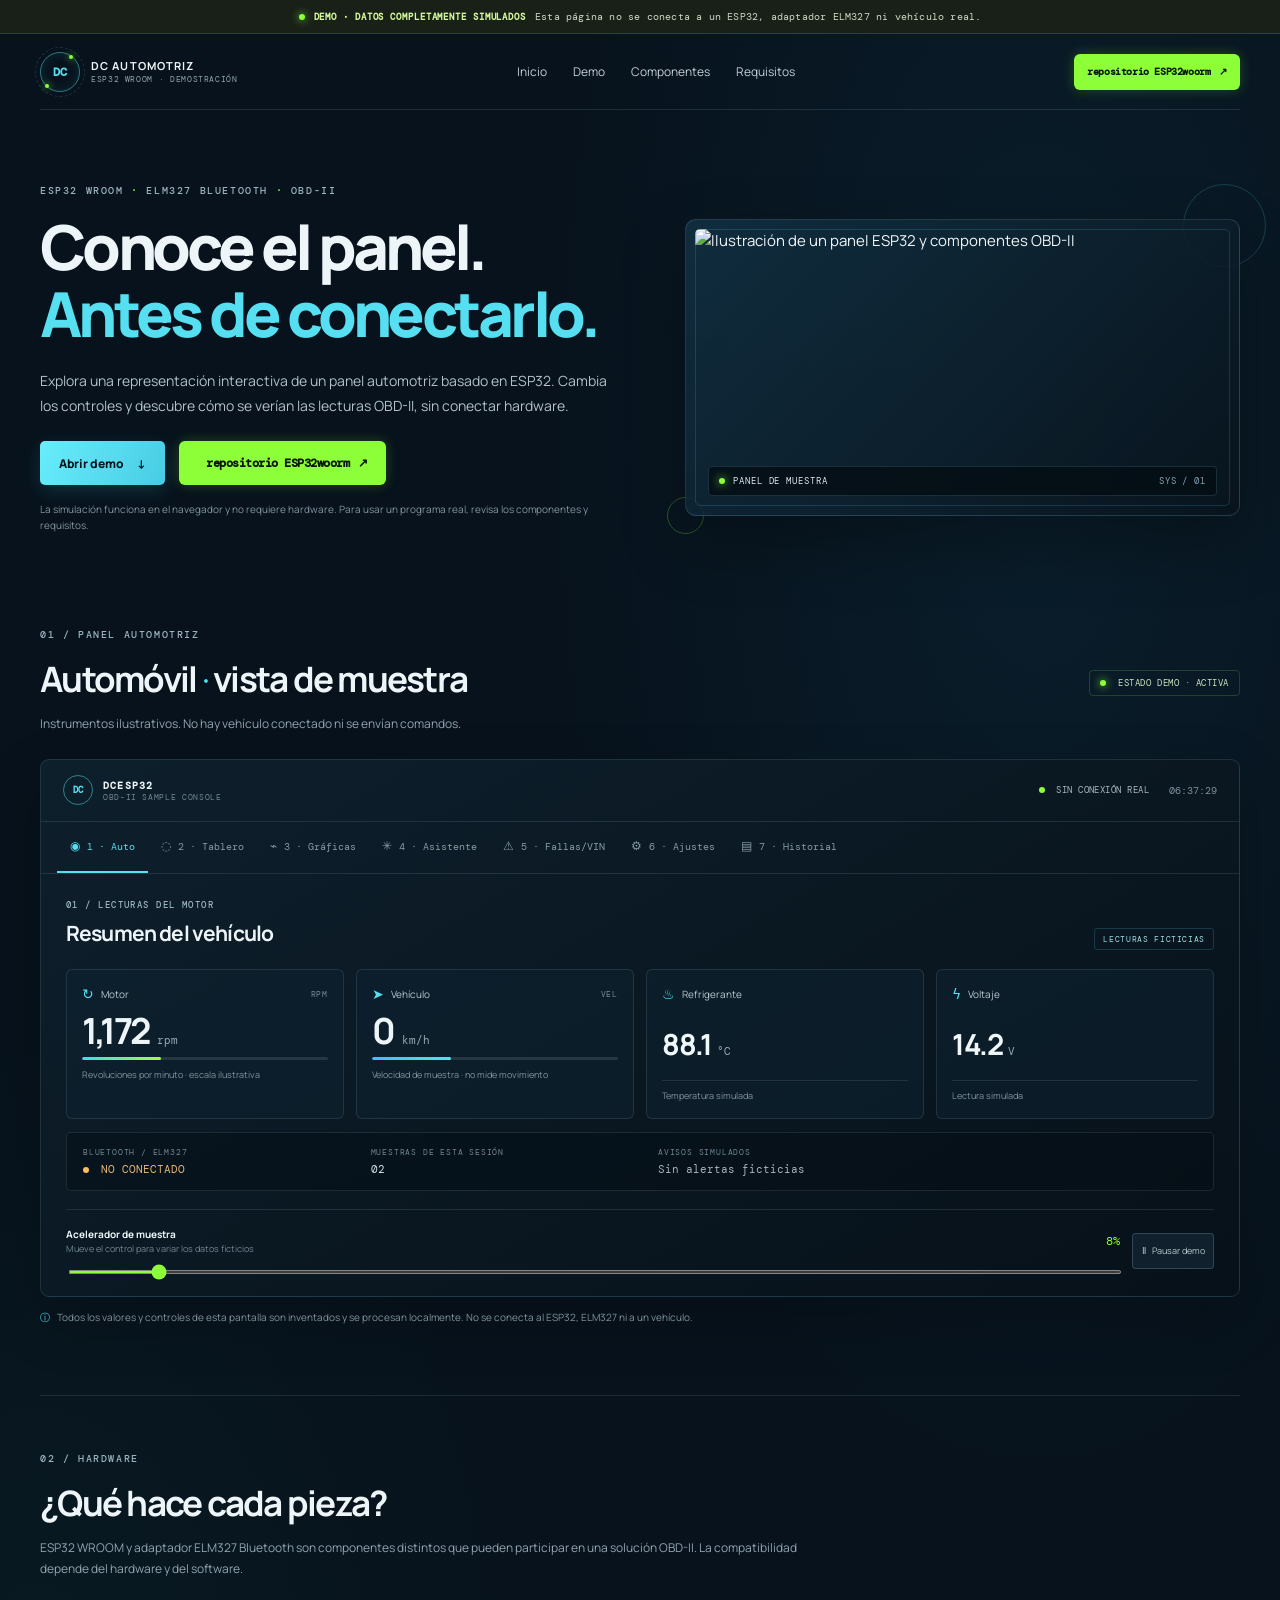
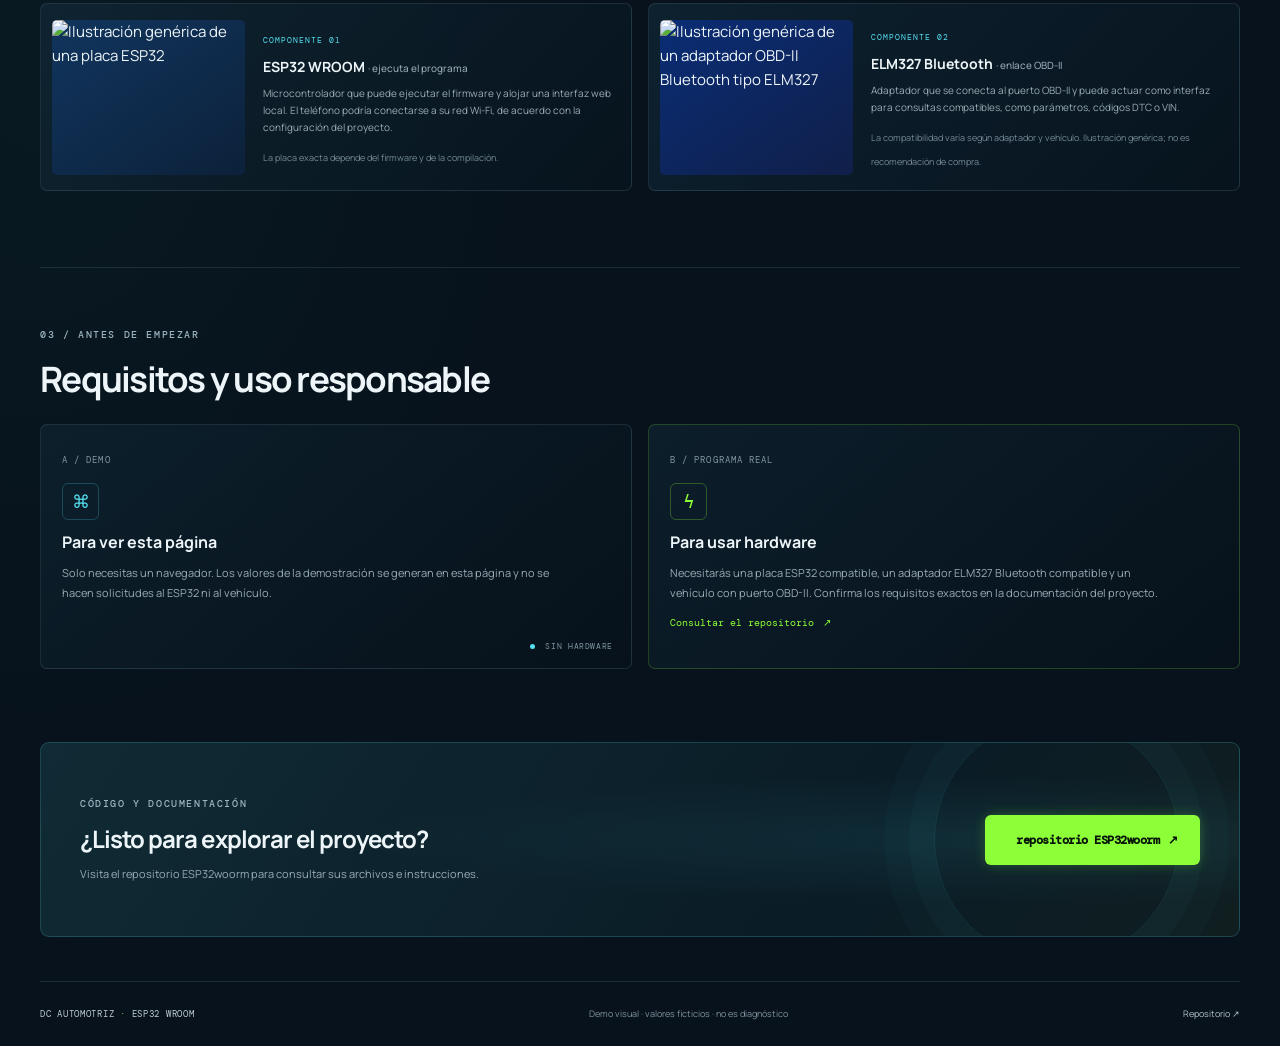
==== index-listo-para-subir.html @ 44217ca7 "Add files via upload" ====
<!doctype html>
<html lang="es">
  <head>
    <meta charset="utf-8" />
    <meta name="viewport" content="width=device-width, initial-scale=1" />
    <meta name="theme-color" content="#07121c" />
    <meta
      name="description"
      content="Conoce el proyecto ESP32 WROOM y explora una demostración OBD-II con datos completamente simulados."
    />
    <title>ESP32 WROOM · Panel OBD-II de muestra</title>
    <link
      rel="icon"
      type="image/webp"
      href="https://dcg0.github.io/El-laboratorio/dcesp32-logo.webp"
    />
    <link rel="preconnect" href="https://dcg0.github.io" crossorigin />
    <style>
@import url("https://fonts.googleapis.com/css2?family=DM+Mono:wght@400;500&family=Manrope:wght@400;500;600;700;800&display=swap");
:root {
  --bg: #07121c;
  --bg2: #0a1823;
  --panel: #0d1d29;
  --panel2: #10232f;
  --line: rgba(170, 205, 224, 0.13);
  --text: #edf5f8;
  --muted: #91a5b1;
  --cyan: #55dff0;
  --green: #8cff38;
  --green-deep: #247c2f;
  --amber: #ffc56d;
  --mono: "DM Mono", monospace;
  --sans: "Manrope", Arial, sans-serif;
  --page: min(1200px, calc(100% - 56px));
}
* {
  box-sizing: border-box;
}
html {
  scroll-behavior: smooth;
  scroll-padding-top: 94px;
}
body {
  margin: 0;
  color: var(--text);
  font-family: var(--sans);
  background:
    radial-gradient(
      ellipse at 81% 17%,
      rgba(21, 78, 104, 0.2),
      transparent 34%
    ),
    radial-gradient(ellipse at 3% 63%, rgba(18, 91, 84, 0.1), transparent 28%),
    var(--bg);
  font-size: 15px;
  line-height: 1.6;
}
a {
  color: inherit;
  text-decoration: none;
}
button,
input {
  font: inherit;
}
.notice-bar {
  min-height: 34px;
  padding: 6px 20px;
  display: flex;
  align-items: center;
  justify-content: center;
  gap: 9px;
  background: #182018;
  border-bottom: 1px solid rgba(140, 255, 56, 0.17);
  color: #d2d9c7;
  text-align: center;
  font: 10px var(--mono);
  letter-spacing: 0.02em;
}
.notice-bar strong {
  color: #d3f59a;
  font-size: 9px;
  letter-spacing: 0.1em;
}
.notice-dot,
.live-dot,
.demo-status i,
.dash-live span,
.footer-brand span {
  color: var(--green);
}
.notice-dot {
  width: 6px;
  height: 6px;
  border-radius: 50%;
  background: var(--green);
  box-shadow: 0 0 9px var(--green);
}
.site-header {
  width: var(--page);
  margin: auto;
  min-height: 76px;
  display: flex;
  align-items: center;
  justify-content: space-between;
  gap: 24px;
  border-bottom: 1px solid var(--line);
}
.brand {
  display: flex;
  align-items: center;
  gap: 11px;
}
.brand-mark {
  width: 40px;
  height: 40px;
  display: grid;
  place-items: center;
  position: relative;
  border: 1px solid rgba(85, 223, 240, 0.5);
  border-radius: 50%;
  color: var(--cyan);
  font: 700 12px var(--mono);
  box-shadow: inset 0 0 13px rgba(85, 223, 240, 0.1);
}
.brand-mark:before,
.brand-mark:after {
  content: "";
  position: absolute;
  background: var(--green);
  width: 4px;
  height: 4px;
  border-radius: 50%;
  box-shadow: 0 0 7px var(--green);
}
.brand-mark:before {
  top: 2px;
  right: 6px;
}
.brand-mark:after {
  bottom: 3px;
  left: 4px;
}
.brand-mark i {
  position: absolute;
  width: 50px;
  height: 50px;
  border: 1px dashed rgba(85, 223, 240, 0.18);
  border-radius: 50%;
}
.brand-copy {
  display: grid;
  line-height: 1.35;
}
.brand-copy strong {
  font-size: 11px;
  letter-spacing: 0.1em;
}
.brand-copy small {
  font: 8px var(--mono);
  letter-spacing: 0.08em;
  color: var(--muted);
}
.main-nav {
  display: flex;
  align-items: center;
  gap: 26px;
  color: #c1d0d7;
  font-size: 12px;
}
.main-nav a {
  transition: color 0.2s;
}
.main-nav a:hover {
  color: var(--cyan);
}
.repo-button {
  min-height: 44px;
  padding: 0 17px;
  display: inline-flex;
  align-items: center;
  justify-content: center;
  gap: 9px;
  border: 1px solid rgba(140, 255, 56, 0.72);
  border-radius: 6px;
  color: #071409;
  background: var(--green);
  font: 700 12px var(--mono);
  letter-spacing: -0.04em;
  box-shadow: 0 0 13px rgba(140, 255, 56, 0.22);
  animation: green-blink 1.35s ease-in-out infinite;
  transition:
    transform 0.18s,
    box-shadow 0.18s;
}
.repo-button:hover {
  transform: translateY(-2px);
  box-shadow: 0 0 25px rgba(140, 255, 56, 0.48);
}
.repo-button:focus-visible,
.button:focus-visible,
.main-nav a:focus-visible,
.text-link:focus-visible,
button:focus-visible {
  outline: 2px solid var(--cyan);
  outline-offset: 4px;
}
.repo-button--header {
  min-height: 36px;
  padding-inline: 12px;
  font-size: 10px;
  white-space: nowrap;
}
@keyframes green-blink {
  0%,
  100% {
    background: #8cff38;
    color: #071409;
    box-shadow: 0 0 7px rgba(140, 255, 56, 0.28);
  }
  50% {
    background: #43ce49;
    color: #031008;
    box-shadow: 0 0 20px rgba(140, 255, 56, 0.7);
  }
}
.section-wrap {
  width: var(--page);
  margin-left: auto;
  margin-right: auto;
}
.hero {
  min-height: 470px;
  padding: 74px 0 66px;
  display: grid;
  grid-template-columns: 1.03fr 0.97fr;
  gap: 56px;
  align-items: center;
}
.eyebrow {
  margin: 0 0 17px;
  color: #9cb4c0;
  font: 500 10px var(--mono);
  letter-spacing: 0.16em;
}
.eyebrow span {
  color: var(--green);
}
h1,
h2,
h3,
p {
  margin-top: 0;
}
.hero h1 {
  max-width: 630px;
  margin: 0 0 20px;
  font-size: clamp(39px, 5vw, 62px);
  font-weight: 800;
  line-height: 1.08;
  letter-spacing: -0.06em;
}
.hero h1 em {
  font-style: normal;
  color: var(--cyan);
}
.hero-description {
  max-width: 570px;
  margin-bottom: 23px;
  color: #b1c1c9;
  font-size: 14px;
  line-height: 1.8;
}
.hero-actions {
  display: flex;
  align-items: center;
  gap: 14px;
  flex-wrap: wrap;
}
.button {
  min-height: 44px;
  padding: 0 19px;
  display: inline-flex;
  align-items: center;
  justify-content: center;
  gap: 13px;
  border-radius: 5px;
  font-size: 12px;
  font-weight: 800;
  transition: transform 0.2s;
}
.button:hover {
  transform: translateY(-2px);
}
.button-primary {
  background: linear-gradient(115deg, #68edfc, #47cce4);
  color: #04121a;
  box-shadow: 0 6px 20px rgba(77, 220, 237, 0.15);
}
.hero-caption {
  max-width: 560px;
  margin: 16px 0 17px;
  color: #8296a2;
  font-size: 10px;
  line-height: 1.6;
}
.hero-visual {
  position: relative;
  min-width: 0;
}
.visual-frame {
  position: relative;
  z-index: 1;
  padding: 9px;
  overflow: hidden;
  border: 1px solid rgba(108, 155, 177, 0.24);
  border-radius: 11px;
  background: linear-gradient(
    135deg,
    rgba(18, 50, 69, 0.8),
    rgba(9, 20, 29, 0.93)
  );
  box-shadow: 0 26px 65px rgba(0, 0, 0, 0.3);
}
.visual-frame:after {
  content: "";
  position: absolute;
  inset: 9px;
  border: 1px solid rgba(86, 211, 240, 0.17);
  border-radius: 5px;
  pointer-events: none;
}
.visual-frame img {
  width: 100%;
  height: 277px;
  display: block;
  object-fit: cover;
  border-radius: 5px;
  filter: saturate(0.94);
}
.visual-overlay {
  position: absolute;
  z-index: 2;
  left: 22px;
  right: 22px;
  bottom: 19px;
  padding: 8px 10px;
  display: flex;
  align-items: center;
  gap: 8px;
  background: rgba(4, 13, 19, 0.8);
  border: 1px solid rgba(115, 183, 207, 0.19);
  border-radius: 4px;
  color: #dceaf0;
  font: 9px var(--mono);
  letter-spacing: 0.1em;
  backdrop-filter: blur(8px);
}
.live-dot {
  width: 6px;
  height: 6px;
  border-radius: 50%;
  background: var(--green);
  box-shadow: 0 0 10px var(--green);
}
.visual-code {
  margin-left: auto;
  color: #85a3b2;
}
.hero-orbit {
  position: absolute;
  border: 1px solid rgba(85, 223, 240, 0.2);
  border-radius: 50%;
  pointer-events: none;
}
.orbit-one {
  width: 83px;
  height: 83px;
  top: -35px;
  right: -26px;
}
.orbit-two {
  width: 37px;
  height: 37px;
  bottom: -18px;
  left: -18px;
  border-color: rgba(140, 255, 56, 0.28);
}
.section-heading {
  display: flex;
  align-items: flex-end;
  justify-content: space-between;
  gap: 22px;
}
.section-heading h2 {
  margin: 0;
  font-size: clamp(25px, 3.5vw, 35px);
  letter-spacing: -0.05em;
  line-height: 1.2;
}
.section-heading h2 span {
  color: var(--cyan);
  font-weight: 400;
}
.demo-section {
  padding: 12px 0 70px;
}
.section-lead {
  max-width: 800px;
  margin: 14px 0 24px;
  color: var(--muted);
  font-size: 12px;
  line-height: 1.7;
}
.demo-status {
  margin-bottom: 4px;
  padding: 6px 10px;
  border: 1px solid rgba(140, 255, 56, 0.18);
  border-radius: 4px;
  color: #cce3be;
  font: 9px var(--mono);
  letter-spacing: 0.06em;
  white-space: nowrap;
}
.demo-status i {
  display: inline-block;
  width: 6px;
  height: 6px;
  margin-right: 7px;
  border-radius: 50%;
  background: var(--green);
  box-shadow: 0 0 8px var(--green);
}
.dashboard-shell {
  overflow: hidden;
  border: 1px solid rgba(130, 179, 200, 0.19);
  border-radius: 9px;
  background: linear-gradient(
    150deg,
    rgba(14, 32, 45, 0.98),
    rgba(7, 17, 25, 0.98)
  );
  box-shadow: 0 22px 60px rgba(0, 0, 0, 0.2);
}
.dashboard-topline {
  min-height: 62px;
  padding: 0 22px;
  display: flex;
  align-items: center;
  gap: 20px;
  border-bottom: 1px solid var(--line);
}
.dash-brand {
  display: flex;
  align-items: center;
  gap: 10px;
}
.mini-mark {
  width: 30px;
  height: 30px;
  display: grid;
  place-items: center;
  border: 1px solid rgba(85, 223, 240, 0.5);
  border-radius: 50%;
  color: var(--cyan);
  font: 700 9px var(--mono);
}
.dash-brand > span + span {
  display: grid;
  line-height: 1.25;
}
.dash-brand strong {
  font: 700 10px var(--mono);
  letter-spacing: 0.12em;
}
.dash-brand small {
  font: 8px var(--mono);
  color: #718894;
  letter-spacing: 0.08em;
}
.dash-live {
  margin-left: auto;
  color: #a6b7be;
  font: 9px var(--mono);
  letter-spacing: 0.05em;
}
.dash-live span {
  width: 6px;
  height: 6px;
  margin-right: 6px;
  display: inline-block;
  border-radius: 50%;
  background: var(--green);
}
.dash-clock {
  color: #7e939f;
  font: 10px var(--mono);
}
.tab-list {
  padding: 0 16px;
  display: flex;
  align-items: stretch;
  overflow-x: auto;
  border-bottom: 1px solid var(--line);
  scrollbar-width: thin;
  scrollbar-color: #284353 transparent;
}
.tab-button {
  min-height: 51px;
  padding: 0 13px;
  display: flex;
  align-items: center;
  gap: 7px;
  flex: 0 0 auto;
  border: 0;
  border-bottom: 2px solid transparent;
  background: transparent;
  color: #879ba6;
  cursor: pointer;
  font: 12px var(--mono);
  transition:
    color 0.2s,
    border-color 0.2s;
}
.tab-button span {
  font-size: 10px;
}
.tab-button:hover,
.tab-button.is-active {
  color: var(--cyan);
}
.tab-button.is-active {
  border-bottom-color: var(--cyan);
}
.dash-content {
  padding: 25px 25px 20px;
}
.panel-heading {
  margin-bottom: 19px;
  display: flex;
  align-items: flex-end;
  justify-content: space-between;
  gap: 14px;
}
.panel-heading .eyebrow {
  margin-bottom: 6px;
  font-size: 9px;
}
.panel-heading h3 {
  margin: 0;
  font-size: 21px;
  letter-spacing: -0.04em;
}
.sample-tag {
  padding: 5px 8px;
  border: 1px solid rgba(85, 223, 240, 0.18);
  border-radius: 3px;
  color: #9ddde5;
  font: 8px var(--mono);
  letter-spacing: 0.08em;
  white-space: nowrap;
}
.metric-grid {
  display: grid;
  grid-template-columns: 1fr 1fr 1fr 1fr;
  gap: 12px;
}
.metric-card {
  min-height: 145px;
  padding: 15px;
  border: 1px solid var(--line);
  border-radius: 6px;
  background: rgba(14, 34, 47, 0.67);
}
.metric-primary {
  grid-column: span 1;
}
.metric-label {
  display: flex;
  align-items: center;
  gap: 7px;
  color: #b7c8cf;
  font-size: 10px;
}
.metric-icon {
  color: var(--cyan);
  font: 14px var(--mono);
}
.metric-unit {
  margin-left: auto;
  color: #758c97;
  font: 8px var(--mono);
  letter-spacing: 0.1em;
}
.metric-value {
  margin: 10px 0 8px;
  display: flex;
  align-items: baseline;
  gap: 8px;
}
.metric-value span {
  font-size: 36px;
  font-weight: 700;
  line-height: 1;
  letter-spacing: -0.06em;
}
.metric-value small,
.compact-value small {
  color: #95aab4;
  font: 11px var(--mono);
}
.meter {
  height: 3px;
  overflow: hidden;
  border-radius: 3px;
  background: #243742;
}
.meter i {
  width: 32%;
  height: 100%;
  display: block;
  border-radius: inherit;
  background: linear-gradient(90deg, #41dceb, #9dff40);
  transition: width 0.25s;
}
.meter-cyan i {
  background: linear-gradient(90deg, #43bdfa, #50e5e6);
}
.metric-card p {
  margin: 8px 0 0;
  color: #7f949e;
  font-size: 9px;
}
.compact-value {
  margin: 18px 0 12px;
  display: flex;
  align-items: baseline;
  gap: 6px;
}
.compact-value span {
  color: #f0f7f8;
  font-size: 29px;
  font-weight: 700;
  letter-spacing: -0.05em;
}
.metric-foot {
  padding-top: 8px;
  border-top: 1px solid var(--line);
}
.dash-footer {
  margin-top: 13px;
  padding: 14px 16px;
  display: grid;
  grid-template-columns: 1fr 1fr 2fr;
  gap: 18px;
  border: 1px solid var(--line);
  border-radius: 5px;
  background: rgba(4, 14, 21, 0.42);
}
.dash-footer > div {
  display: grid;
  gap: 5px;
}
.footer-key {
  color: #718692;
  font: 8px var(--mono);
  letter-spacing: 0.1em;
}
.dash-footer strong {
  font: 11px var(--mono);
  color: #d4e1e5;
}
.dash-footer .offline-text {
  color: #e5b77b;
}
.offline-text i {
  width: 6px;
  height: 6px;
  display: inline-block;
  margin-right: 5px;
  border-radius: 50%;
  background: #ffbd61;
}
.alert-summary strong {
  color: #a6b4b9;
}
.control-strip {
  margin-top: 18px;
  padding-top: 16px;
  display: grid;
  grid-template-columns: 1fr 82px;
  align-items: center;
  gap: 12px;
  border-top: 1px solid var(--line);
}
.control-strip label {
  display: flex;
  align-items: center;
  justify-content: space-between;
  gap: 14px;
}
.control-strip label > span:first-child {
  display: grid;
}
.control-strip label strong {
  font-size: 10px;
}
.control-strip label small {
  color: #718692;
  font-size: 9px;
}
.range-output {
  color: var(--green);
  font: 12px var(--mono);
}
.control-strip input[type="range"] {
  grid-column: 1;
  grid-row: 2;
  width: 100%;
  height: 4px;
  accent-color: var(--green);
  cursor: pointer;
}
.pause-button {
  grid-column: 2;
  grid-row: 1/3;
  min-height: 36px;
  padding: 0 8px;
  border: 1px solid rgba(190, 221, 233, 0.2);
  border-radius: 4px;
  background: #10212d;
  color: #b5c6cd;
  font-size: 9px;
  cursor: pointer;
}
.pause-button:hover {
  border-color: var(--cyan);
  color: var(--cyan);
}
.pause-button span {
  margin-left: 4px;
}
.demo-disclaimer {
  margin: 12px 0 0;
  color: #7f949e;
  font-size: 10px;
}
.demo-disclaimer span {
  margin-right: 5px;
  color: var(--cyan);
}
[hidden] {
  display: none !important;
}
.gauge-row {
  display: grid;
  grid-template-columns: repeat(3, 1fr);
  gap: 20px;
  padding: 4px 8px 16px;
}
.gauge {
  display: grid;
  justify-items: center;
  gap: 9px;
  color: #8fa3ad;
  font: 10px var(--mono);
}
.gauge-arc {
  width: 132px;
  height: 132px;
  display: flex;
  flex-direction: column;
  align-items: center;
  justify-content: center;
  position: relative;
  border: 8px solid transparent;
  border-radius: 50%;
  background:
    linear-gradient(var(--panel), var(--panel)) padding-box,
    conic-gradient(
        from 220deg,
        #50deec 0 34%,
        #203641 34% 75%,
        transparent 75% 100%
      )
      border-box;
  transform: rotate(0deg);
}
.gauge-arc strong {
  color: #e7f4f6;
  font: 700 24px var(--sans);
}
.gauge-arc small {
  color: #8499a4;
  font: 9px var(--mono);
}
.gauge-arc-cyan {
  background:
    linear-gradient(var(--panel), var(--panel)) padding-box,
    conic-gradient(
        from 220deg,
        #58b9fd 0 15%,
        #203641 15% 75%,
        transparent 75% 100%
      )
      border-box;
}
.gauge-arc-amber {
  background:
    linear-gradient(var(--panel), var(--panel)) padding-box,
    conic-gradient(
        from 220deg,
        #ffc56d 0 57%,
        #203641 57% 75%,
        transparent 75% 100%
      )
      border-box;
}
.chart-card {
  padding: 16px;
  border: 1px solid var(--line);
  border-radius: 6px;
  background: rgba(8, 20, 29, 0.6);
}
.chart-title,
.chart-axis {
  display: flex;
  justify-content: space-between;
  gap: 10px;
  color: #8398a2;
  font: 9px var(--mono);
  letter-spacing: 0.06em;
}
.chart-title strong {
  color: var(--cyan);
}
.bar-chart {
  height: 150px;
  padding: 13px 7px 0;
  display: flex;
  align-items: flex-end;
  gap: 10px;
  border-bottom: 1px solid rgba(164, 195, 209, 0.2);
  background: repeating-linear-gradient(
    to bottom,
    transparent 0,
    transparent 36px,
    rgba(164, 195, 209, 0.07) 37px,
    transparent 38px
  );
}
.bar-chart i {
  flex: 1;
  height: var(--h);
  min-width: 7px;
  border-radius: 3px 3px 0 0;
  background: linear-gradient(0deg, rgba(70, 208, 231, 0.35), #55dff0);
  transition: height 0.25s;
}
.bar-chart i:nth-child(3n) {
  background: linear-gradient(
    0deg,
    rgba(140, 255, 56, 0.18),
    rgba(140, 255, 56, 0.8)
  );
}
.chart-axis {
  padding-top: 8px;
  color: #718692;
  font-size: 8px;
}
.assistant-box {
  padding: 20px;
  display: flex;
  gap: 15px;
  border: 1px solid rgba(85, 223, 240, 0.19);
  border-radius: 6px;
  background: rgba(23, 67, 80, 0.16);
}
.assistant-symbol {
  width: 36px;
  height: 36px;
  flex: 0 0 auto;
  display: grid;
  place-items: center;
  border: 1px solid rgba(85, 223, 240, 0.32);
  border-radius: 50%;
  color: var(--cyan);
}
.assistant-box strong,
.empty-state strong {
  font-size: 13px;
}
.assistant-box p,
.empty-state p {
  margin: 6px 0 0;
  color: #9cafb8;
  font-size: 11px;
  line-height: 1.7;
}
.empty-state {
  min-height: 115px;
  display: grid;
  justify-items: center;
  align-content: center;
  gap: 6px;
  border: 1px dashed rgba(154, 188, 205, 0.2);
  border-radius: 6px;
  color: #b8c8cf;
  text-align: center;
}
.empty-state > span {
  color: #728d9a;
  font-size: 22px;
}
.empty-state p {
  margin: 0;
}
.settings-row {
  padding: 14px 3px;
  display: flex;
  align-items: center;
  justify-content: space-between;
  gap: 18px;
  border-top: 1px solid var(--line);
}
.settings-row strong {
  font-size: 11px;
}
.settings-row p {
  margin: 4px 0 0;
  color: #8398a2;
  font-size: 10px;
}
.setting-pill {
  padding: 5px 9px;
  border-radius: 3px;
  background: rgba(140, 255, 56, 0.1);
  color: #b7ef85;
  font: 8px var(--mono);
  letter-spacing: 0.08em;
}
.setting-pill-muted {
  background: rgba(165, 187, 199, 0.08);
  color: #8599a3;
}
.history-item {
  padding: 13px 5px;
  display: flex;
  align-items: center;
  gap: 11px;
  border-top: 1px solid var(--line);
}
.history-dot {
  width: 7px;
  height: 7px;
  border-radius: 50%;
  background: var(--green);
  box-shadow: 0 0 8px rgba(140, 255, 56, 0.5);
}
.history-dot-cyan {
  background: var(--cyan);
  box-shadow: 0 0 8px rgba(85, 223, 240, 0.5);
}
.history-item div {
  display: grid;
  flex: 1;
}
.history-item strong {
  font-size: 10px;
}
.history-item small,
.history-item time {
  color: #7f949e;
  font-size: 9px;
}
.components-section {
  padding: 56px 0 76px;
  border-top: 1px solid var(--line);
}
.components-section .section-lead {
  max-width: 780px;
}
.component-grid {
  display: grid;
  grid-template-columns: 1fr 1fr;
  gap: 16px;
}
.component-card {
  min-height: 188px;
  padding: 11px;
  display: grid;
  grid-template-columns: 34% 1fr;
  gap: 18px;
  align-items: center;
  border: 1px solid var(--line);
  border-radius: 7px;
  background: linear-gradient(
    135deg,
    rgba(17, 39, 54, 0.75),
    rgba(8, 21, 30, 0.74)
  );
}
.component-image {
  height: 155px;
  display: grid;
  place-items: center;
  overflow: hidden;
  border-radius: 5px;
  background: linear-gradient(145deg, #11355e, #0c213a);
}
.component-image img {
  width: 100%;
  height: 100%;
  object-fit: contain;
  transition: transform 0.3s;
}
.component-card:hover .component-image img {
  transform: scale(1.05);
}
.component-image-blue {
  background: linear-gradient(145deg, #0a2d75, #101f49);
}
.component-copy {
  padding: 7px 8px 7px 0;
}
.component-number {
  color: var(--cyan);
  font: 8px var(--mono);
  letter-spacing: 0.12em;
}
.component-copy h3 {
  margin: 7px 0 8px;
  font-size: 14px;
  line-height: 1.4;
}
.component-copy h3 span {
  color: #92a6b0;
  font-size: 10px;
  font-weight: 500;
}
.component-copy p {
  margin: 0 0 8px;
  color: #9aacb5;
  font-size: 10px;
  line-height: 1.7;
}
.component-copy small {
  color: #748a95;
  font-size: 9px;
  line-height: 1.5;
}
.requirements-section {
  padding: 60px 0 73px;
  border-top: 1px solid var(--line);
}
.requirements-grid {
  margin-top: 24px;
  display: grid;
  grid-template-columns: 1fr 1fr;
  gap: 16px;
}
.requirement-card {
  min-height: 245px;
  padding: 21px;
  position: relative;
  border: 1px solid var(--line);
  border-radius: 7px;
  background: linear-gradient(
    140deg,
    rgba(14, 34, 47, 0.8),
    rgba(7, 18, 27, 0.8)
  );
}
.requirement-card-accent {
  border-color: rgba(140, 255, 56, 0.2);
}
.requirement-index {
  color: #8197a1;
  font: 9px var(--mono);
  letter-spacing: 0.12em;
}
.requirement-icon {
  width: 37px;
  height: 37px;
  margin: 13px 0 10px;
  display: grid;
  place-items: center;
  border: 1px solid rgba(85, 223, 240, 0.23);
  border-radius: 6px;
  color: var(--cyan);
  font-size: 18px;
}
.requirement-card-accent .requirement-icon {
  border-color: rgba(140, 255, 56, 0.28);
  color: var(--green);
}
.requirement-card h3 {
  margin-bottom: 7px;
  font-size: 16px;
}
.requirement-card p {
  max-width: 490px;
  margin: 0;
  color: #9aacb5;
  font-size: 11px;
  line-height: 1.8;
}
.requirement-footer {
  position: absolute;
  right: 18px;
  bottom: 17px;
  color: #7e949f;
  font: 8px var(--mono);
  letter-spacing: 0.08em;
}
.requirement-footer i {
  width: 5px;
  height: 5px;
  margin-right: 5px;
  display: inline-block;
  border-radius: 50%;
  background: var(--cyan);
}
.text-link {
  display: inline-flex;
  gap: 9px;
  margin-top: 14px;
  color: var(--green);
  font: 10px var(--mono);
}
.text-link:hover {
  color: #c6ff95;
}
.repo-cta {
  min-height: 195px;
  margin-bottom: 44px;
  padding: 31px 39px;
  position: relative;
  overflow: hidden;
  display: flex;
  align-items: center;
  justify-content: space-between;
  gap: 24px;
  border: 1px solid rgba(85, 223, 240, 0.2);
  border-radius: 9px;
  background:
    radial-gradient(
      ellipse at 80% 50%,
      rgba(33, 96, 108, 0.25),
      transparent 47%
    ),
    linear-gradient(125deg, #102b35, #0a1c26 68%, #101e20);
}
.repo-cta-copy {
  position: relative;
  z-index: 2;
}
.repo-cta-copy .eyebrow {
  margin-bottom: 10px;
}
.repo-cta h2 {
  margin-bottom: 7px;
  font-size: 24px;
  letter-spacing: -0.04em;
}
.repo-cta-copy > p:last-child {
  margin: 0;
  color: #9aacb5;
  font-size: 11px;
}
.repo-button--large {
  position: relative;
  z-index: 2;
  min-height: 50px;
  padding-inline: 21px;
  font-size: 12px;
  white-space: nowrap;
}
.cta-circuit {
  position: absolute;
  right: 5%;
  top: 50%;
  width: 245px;
  height: 245px;
  transform: translateY(-50%);
  border: 1px solid rgba(85, 223, 240, 0.1);
  border-radius: 50%;
  box-shadow:
    0 0 0 25px rgba(85, 223, 240, 0.022),
    0 0 0 50px rgba(85, 223, 240, 0.018);
}
.site-footer {
  width: var(--page);
  min-height: 65px;
  margin: auto;
  display: flex;
  align-items: center;
  justify-content: space-between;
  gap: 16px;
  border-top: 1px solid var(--line);
  color: #7f949e;
  font-size: 9px;
}
.site-footer a:last-child {
  color: #b3c2c8;
}
.footer-brand {
  font: 9px var(--mono);
  letter-spacing: 0.08em;
  color: #bfccd1;
}
@media (max-width: 920px) {
  :root {
    --page: min(100% - 40px, 760px);
  }
  .site-header {
    gap: 14px;
  }
  .main-nav {
    gap: 15px;
  }
  .repo-button--header {
    font-size: 9px;
    padding-inline: 8px;
  }
  .hero {
    gap: 30px;
    padding-top: 58px;
  }
  .hero h1 {
    font-size: clamp(36px, 6vw, 52px);
  }
  .visual-frame img {
    height: 250px;
  }
  .metric-grid {
    grid-template-columns: 1fr 1fr;
  }
  .metric-primary {
    grid-column: span 1;
  }
  .component-card {
    grid-template-columns: 32% 1fr;
    gap: 12px;
  }
  .component-copy h3 {
    font-size: 12px;
  }
  .component-image {
    height: 148px;
  }
}
@media (max-width: 680px) {
  :root {
    --page: calc(100% - 34px);
  }
  .notice-bar {
    padding: 8px 12px;
    flex-wrap: wrap;
    gap: 5px 8px;
    font-size: 8px;
  }
  .notice-bar strong {
    font-size: 8px;
  }
  .site-header {
    min-height: 66px;
    flex-wrap: wrap;
    padding: 10px 0;
  }
  .brand-mark {
    width: 34px;
    height: 34px;
  }
  .brand-mark i {
    width: 43px;
    height: 43px;
  }
  .brand-copy strong {
    font-size: 9px;
  }
  .brand-copy small {
    font-size: 7px;
  }
  .main-nav {
    order: 3;
    width: 100%;
    justify-content: space-between;
    gap: 7px;
    padding: 6px 0 2px;
    font-size: 10px;
  }
  .repo-button--header {
    min-height: 32px;
    font-size: 8px;
  }
  .hero {
    padding: 42px 0 44px;
    grid-template-columns: 1fr;
    gap: 29px;
  }
  .hero h1 {
    font-size: clamp(40px, 10vw, 58px);
  }
  .hero-description {
    font-size: 12px;
  }
  .hero-actions {
    gap: 9px;
  }
  .repo-button {
    min-height: 42px;
    padding-inline: 11px;
    font-size: 10px;
  }
  .visual-frame img {
    height: 225px;
  }
  .section-heading {
    align-items: flex-start;
    flex-direction: column;
    gap: 11px;
  }
  .section-heading h2 {
    font-size: 27px;
  }
  .demo-status {
    margin: 0;
  }
  .demo-section {
    padding-bottom: 52px;
  }
  .dashboard-topline {
    min-height: 54px;
    padding: 0 13px;
    gap: 10px;
  }
  .dash-brand strong {
    font-size: 9px;
  }
  .dash-brand small {
    font-size: 7px;
  }
  .dash-live {
    font-size: 7px;
  }
  .dash-clock {
    font-size: 8px;
  }
  .tab-list {
    padding: 0 7px;
  }
  .tab-button {
    min-height: 46px;
    padding: 0 10px;
    gap: 5px;
  }
  .tab-button span {
    font-size: 9px;
  }
  .dash-content {
    padding: 18px 13px 15px;
  }
  .panel-heading {
    align-items: flex-start;
  }
  .panel-heading h3 {
    font-size: 18px;
  }
  .sample-tag {
    font-size: 7px;
  }
  .metric-grid {
    gap: 8px;
  }
  .metric-card {
    min-height: 130px;
    padding: 12px;
  }
  .metric-label {
    font-size: 9px;
  }
  .metric-value span {
    font-size: 29px;
  }
  .compact-value span {
    font-size: 24px;
  }
  .metric-card p {
    font-size: 8px;
  }
  .dash-footer {
    grid-template-columns: 1fr 1fr;
    gap: 12px;
    padding: 12px;
  }
  .alert-summary {
    grid-column: span 2;
  }
  .control-strip {
    grid-template-columns: 1fr 95px;
  }
  .control-strip label strong {
    font-size: 9px;
  }
  .control-strip label small {
    font-size: 8px;
  }
  .pause-button {
    font-size: 8px;
  }
  .components-section,
  .requirements-section {
    padding: 48px 0 54px;
  }
  .component-grid,
  .requirements-grid {
    grid-template-columns: 1fr;
  }
  .component-card {
    min-height: 160px;
    grid-template-columns: 34% 1fr;
    gap: 12px;
  }
  .component-image {
    height: 138px;
  }
  .component-copy p {
    font-size: 9px;
  }
  .requirement-card {
    min-height: 225px;
    padding: 18px;
  }
  .repo-cta {
    min-height: 220px;
    margin-bottom: 28px;
    padding: 24px;
    align-items: flex-start;
    justify-content: center;
    flex-direction: column;
    gap: 15px;
  }
  .repo-cta h2 {
    font-size: 21px;
  }
  .repo-button--large {
    font-size: 10px;
  }
  .site-footer {
    padding: 17px 0;
    flex-wrap: wrap;
    justify-content: center;
    text-align: center;
  }
  .site-footer span {
    width: 100%;
    order: 3;
  }
  .gauge-arc {
    width: 103px;
    height: 103px;
  }
  .gauge-arc strong {
    font-size: 19px;
  }
  .gauge-row {
    gap: 10px;
  }
  .chart-axis {
    font-size: 7px;
  }
}
@media (max-width: 390px) {
  .repo-button--header {
    max-width: 145px;
    white-space: normal;
    text-align: center;
    line-height: 1.25;
  }
  .hero-actions .button {
    min-height: 40px;
  }
  .hero-actions .repo-button {
    font-size: 9px;
  }
  .component-card {
    grid-template-columns: 31% 1fr;
  }
  .component-copy h3 {
    font-size: 11px;
  }
  .component-copy small {
    font-size: 8px;
  }
  .metric-grid {
    grid-template-columns: 1fr 1fr;
  }
  .metric-primary {
    grid-column: span 1;
  }
}
@media (prefers-reduced-motion: reduce) {
  *,
  *::before,
  *::after {
    scroll-behavior: auto !important;
    animation-duration: 0.01ms !important;
    animation-iteration-count: 1 !important;
    transition-duration: 0.01ms !important;
  }
  .repo-button {
    animation: none;
  }
}

</style>
    
  </head>
  <body>
    <div class="notice-bar">
      <span class="notice-dot" aria-hidden="true"></span
      ><strong>DEMO · DATOS COMPLETAMENTE SIMULADOS</strong
      ><span
        >Esta página no se conecta a un ESP32, adaptador ELM327 ni vehículo
        real.</span
      >
    </div>
    <header class="site-header">
      <a class="brand" href="#inicio" aria-label="ESP32 WROOM, inicio">
        <span class="brand-mark" aria-hidden="true"
          ><span>DC</span><i></i
        ></span>
        <span class="brand-copy"
          ><strong>DC AUTOMOTRIZ</strong
          ><small>ESP32 WROOM · DEMOSTRACIÓN</small></span
        >
      </a>
      <nav class="main-nav" aria-label="Navegación principal">
        <a href="#inicio">Inicio</a><a href="#demo">Demo</a
        ><a href="#componentes">Componentes</a
        ><a href="#requisitos">Requisitos</a>
      </nav>
      <a
        class="repo-button repo-button--header"
        href="https://github.com/dcg0/espwroom327"
        target="_blank"
        rel="noopener noreferrer"
        >repositorio ESP32woorm <span aria-hidden="true">↗</span></a
      >
    </header>

    <main>
      <section class="hero section-wrap" id="inicio">
        <div class="hero-copy">
          <p class="eyebrow">
            ESP32 WROOM <span>·</span> ELM327 BLUETOOTH <span>·</span> OBD-II
          </p>
          <h1>Conoce el panel.<br /><em>Antes de conectarlo.</em></h1>
          <p class="hero-description">
            Explora una representación interactiva de un panel automotriz basado
            en ESP32. Cambia los controles y descubre cómo se verían las
            lecturas OBD-II, sin conectar hardware.
          </p>
          <div class="hero-actions">
            <a class="button button-primary" href="#demo"
              >Abrir demo <span aria-hidden="true">↓</span></a
            >
            <a
              class="repo-button"
              href="https://github.com/dcg0/espwroom327"
              target="_blank"
              rel="noopener noreferrer"
              ><span class="repo-led" aria-hidden="true"></span>repositorio
              ESP32woorm <span aria-hidden="true">↗</span></a
            >
          </div>
          <p class="hero-caption">
            La simulación funciona en el navegador y no requiere hardware. Para
            usar un programa real, revisa los componentes y requisitos.
          </p>
        </div>
        <div class="hero-visual">
          <div class="visual-frame">
            <img
              src="https://dcg0.github.io/El-laboratorio/dcesp32-cover.webp"
              alt="Ilustración de un panel ESP32 y componentes OBD-II"
              fetchpriority="high"
            />
            <div class="visual-overlay">
              <span class="live-dot"></span> PANEL DE MUESTRA
              <span class="visual-code">SYS / 01</span>
            </div>
          </div>
          <div class="hero-orbit orbit-one" aria-hidden="true"></div>
          <div class="hero-orbit orbit-two" aria-hidden="true"></div>
        </div>
      </section>

      <section class="section-wrap demo-section" id="demo">
        <div class="section-heading">
          <div>
            <p class="eyebrow">01 / PANEL AUTOMOTRIZ</p>
            <h2>Automóvil <span>·</span> vista de muestra</h2>
          </div>
          <span class="demo-status"><i></i> ESTADO DEMO · ACTIVA</span>
        </div>
        <p class="section-lead">
          Instrumentos ilustrativos. No hay vehículo conectado ni se envían
          comandos.
        </p>

        <div class="dashboard-shell">
          <div class="dashboard-topline">
            <div class="dash-brand">
              <span class="mini-mark">DC</span
              ><span
                ><strong>DCESP32</strong
                ><small>OBD-II SAMPLE CONSOLE</small></span
              >
            </div>
            <div class="dash-live"><span></span> SIN CONEXIÓN REAL</div>
            <span class="dash-clock" id="demo-clock">--:--:--</span>
          </div>
          <div
            class="tab-list"
            role="tablist"
            aria-label="Pantallas de la demostración"
          >
            <button
              class="tab-button is-active"
              role="tab"
              id="tab-auto"
              aria-selected="true"
              aria-controls="panel-auto"
              data-tab="auto"
            >
              ◉ <span>1 · Auto</span>
            </button>
            <button
              class="tab-button"
              role="tab"
              id="tab-board"
              aria-selected="false"
              aria-controls="panel-board"
              data-tab="board"
            >
              ◌ <span>2 · Tablero</span>
            </button>
            <button
              class="tab-button"
              role="tab"
              id="tab-graphs"
              aria-selected="false"
              aria-controls="panel-graphs"
              data-tab="graphs"
            >
              ⌁ <span>3 · Gráficas</span>
            </button>
            <button
              class="tab-button"
              role="tab"
              id="tab-assistant"
              aria-selected="false"
              aria-controls="panel-assistant"
              data-tab="assistant"
            >
              ✳ <span>4 · Asistente</span>
            </button>
            <button
              class="tab-button"
              role="tab"
              id="tab-faults"
              aria-selected="false"
              aria-controls="panel-faults"
              data-tab="faults"
            >
              ⚠ <span>5 · Fallas/VIN</span>
            </button>
            <button
              class="tab-button"
              role="tab"
              id="tab-settings"
              aria-selected="false"
              aria-controls="panel-settings"
              data-tab="settings"
            >
              ⚙ <span>6 · Ajustes</span>
            </button>
            <button
              class="tab-button"
              role="tab"
              id="tab-history"
              aria-selected="false"
              aria-controls="panel-history"
              data-tab="history"
            >
              ▤ <span>7 · Historial</span>
            </button>
          </div>
          <div class="dash-content">
            <section
              class="tab-panel"
              id="panel-auto"
              role="tabpanel"
              aria-labelledby="tab-auto"
              data-panel="auto"
            >
              <div class="panel-heading">
                <div>
                  <p class="eyebrow">01 / LECTURAS DEL MOTOR</p>
                  <h3>Resumen del vehículo</h3>
                </div>
                <span class="sample-tag">LECTURAS FICTICIAS</span>
              </div>
              <div class="metric-grid">
                <article class="metric-card metric-primary">
                  <div class="metric-label">
                    <span class="metric-icon">↻</span> Motor
                    <span class="metric-unit">RPM</span>
                  </div>
                  <div class="metric-value">
                    <span id="rpm-value">1,172</span><small>rpm</small>
                  </div>
                  <div class="meter"><i id="rpm-meter"></i></div>
                  <p>Revoluciones por minuto · escala ilustrativa</p>
                </article>
                <article class="metric-card">
                  <div class="metric-label">
                    <span class="metric-icon">➤</span> Vehículo
                    <span class="metric-unit">VEL</span>
                  </div>
                  <div class="metric-value">
                    <span id="speed-value">0</span><small>km/h</small>
                  </div>
                  <div class="meter meter-cyan"><i id="speed-meter"></i></div>
                  <p>Velocidad de muestra · no mide movimiento</p>
                </article>
                <article class="metric-card">
                  <div class="metric-label">
                    <span class="metric-icon">♨</span> Refrigerante
                  </div>
                  <div class="compact-value">
                    <span id="temp-value">88.1</span><small>°C</small>
                  </div>
                  <p class="metric-foot">Temperatura simulada</p>
                </article>
                <article class="metric-card">
                  <div class="metric-label">
                    <span class="metric-icon">ϟ</span> Voltaje
                  </div>
                  <div class="compact-value">
                    <span id="voltage-value">14.2</span><small>V</small>
                  </div>
                  <p class="metric-foot">Lectura simulada</p>
                </article>
              </div>
              <div class="dash-footer">
                <div>
                  <span class="footer-key">BLUETOOTH / ELM327</span
                  ><strong class="offline-text"><i></i> NO CONECTADO</strong>
                </div>
                <div>
                  <span class="footer-key">MUESTRAS DE ESTA SESIÓN</span
                  ><strong id="sample-count">02</strong>
                </div>
                <div class="alert-summary">
                  <span class="footer-key">AVISOS SIMULADOS</span
                  ><strong>Sin alertas ficticias</strong>
                </div>
              </div>
            </section>
            <section
              class="tab-panel"
              id="panel-board"
              role="tabpanel"
              aria-labelledby="tab-board"
              data-panel="board"
              hidden
            >
              <div class="panel-heading">
                <div>
                  <p class="eyebrow">02 / TABLERO</p>
                  <h3>Indicadores ilustrativos</h3>
                </div>
                <span class="sample-tag">SIN VEHÍCULO</span>
              </div>
              <div class="gauge-row">
                <div class="gauge">
                  <div class="gauge-arc">
                    <strong id="gauge-rpm">1.2k</strong><small>RPM</small>
                  </div>
                  <span>Motor</span>
                </div>
                <div class="gauge">
                  <div class="gauge-arc gauge-arc-cyan">
                    <strong id="gauge-speed">0</strong><small>KM/H</small>
                  </div>
                  <span>Velocidad</span>
                </div>
                <div class="gauge">
                  <div class="gauge-arc gauge-arc-amber">
                    <strong>88°</strong><small>TEMP</small>
                  </div>
                  <span>Refrigerante</span>
                </div>
              </div>
            </section>
            <section
              class="tab-panel"
              id="panel-graphs"
              role="tabpanel"
              aria-labelledby="tab-graphs"
              data-panel="graphs"
              hidden
            >
              <div class="panel-heading">
                <div>
                  <p class="eyebrow">03 / GRÁFICAS</p>
                  <h3>Señales de muestra</h3>
                </div>
                <span class="sample-tag">DATOS INVENTADOS</span>
              </div>
              <div class="chart-card">
                <div class="chart-title">
                  <span>RPM · ÚLTIMAS MUESTRAS</span
                  ><strong id="chart-current">1,172 rpm</strong>
                </div>
                <div
                  class="bar-chart"
                  aria-label="Barras de muestra de revoluciones"
                >
                  <i style="--h: 28%"></i><i style="--h: 42%"></i
                  ><i style="--h: 36%"></i><i style="--h: 53%"></i
                  ><i style="--h: 48%"></i><i style="--h: 68%"></i
                  ><i style="--h: 61%"></i><i style="--h: 76%"></i
                  ><i style="--h: 65%"></i><i style="--h: 86%"></i
                  ><i style="--h: 70%"></i
                  ><i id="chart-bar-live" style="--h: 58%"></i>
                </div>
                <div class="chart-axis">
                  <span>ANTERIOR</span><span>MUESTRAS FICTICIAS</span
                  ><span>AHORA</span>
                </div>
              </div>
            </section>
            <section
              class="tab-panel"
              id="panel-assistant"
              role="tabpanel"
              aria-labelledby="tab-assistant"
              data-panel="assistant"
              hidden
            >
              <div class="panel-heading">
                <div>
                  <p class="eyebrow">04 / ASISTENTE</p>
                  <h3>Información de demostración</h3>
                </div>
                <span class="sample-tag">NO ES DIAGNÓSTICO</span>
              </div>
              <div class="assistant-box">
                <span class="assistant-symbol">✳</span>
                <div>
                  <strong>¿Qué significa esta pantalla?</strong>
                  <p>
                    Este espacio representa una posible ayuda en pantalla. No
                    analiza datos de un auto ni recomienda reparaciones.
                    Consulta a un profesional ante una falla real.
                  </p>
                </div>
              </div>
            </section>
            <section
              class="tab-panel"
              id="panel-faults"
              role="tabpanel"
              aria-labelledby="tab-faults"
              data-panel="faults"
              hidden
            >
              <div class="panel-heading">
                <div>
                  <p class="eyebrow">05 / FALLAS Y VIN</p>
                  <h3>Códigos y datos del vehículo</h3>
                </div>
                <span class="sample-tag">SIN LECTURA REAL</span>
              </div>
              <div class="empty-state">
                <span>⌁</span><strong>Sin códigos ficticios</strong>
                <p>
                  La demo no consulta fallas, VIN ni información del vehículo.
                </p>
              </div>
            </section>
            <section
              class="tab-panel"
              id="panel-settings"
              role="tabpanel"
              aria-labelledby="tab-settings"
              data-panel="settings"
              hidden
            >
              <div class="panel-heading">
                <div>
                  <p class="eyebrow">06 / AJUSTES</p>
                  <h3>Controles de la muestra</h3>
                </div>
                <span class="sample-tag">SOLO NAVEGADOR</span>
              </div>
              <div class="settings-row">
                <div>
                  <strong>Modo demostración</strong>
                  <p>Controla la intensidad de las lecturas ficticias.</p>
                </div>
                <span class="setting-pill">ACTIVADO</span>
              </div>
              <div class="settings-row">
                <div>
                  <strong>Conexión Bluetooth</strong>
                  <p>La demo no utiliza Bluetooth ni hardware.</p>
                </div>
                <span class="setting-pill setting-pill-muted">DESACTIVADA</span>
              </div>
            </section>
            <section
              class="tab-panel"
              id="panel-history"
              role="tabpanel"
              aria-labelledby="tab-history"
              data-panel="history"
              hidden
            >
              <div class="panel-heading">
                <div>
                  <p class="eyebrow">07 / HISTORIAL</p>
                  <h3>Actividad de esta sesión</h3>
                </div>
                <span class="sample-tag">LOCAL · FICTICIA</span>
              </div>
              <div class="history-item">
                <span class="history-dot"></span>
                <div>
                  <strong>Demo iniciada</strong
                  ><small>Lecturas generadas en el navegador</small>
                </div>
                <time id="history-time">ahora</time>
              </div>
              <div class="history-item">
                <span class="history-dot history-dot-cyan"></span>
                <div>
                  <strong>Sin comunicación con el vehículo</strong
                  ><small>No se enviaron solicitudes</small>
                </div>
                <time>—</time>
              </div>
            </section>
            <div class="control-strip">
              <label for="throttle"
                ><span
                  ><strong>Acelerador de muestra</strong
                  ><small
                    >Mueve el control para variar los datos ficticios</small
                  ></span
                ><span class="range-output"
                  ><output id="throttle-output" for="throttle">8</output>%</span
                ></label
              ><input
                id="throttle"
                type="range"
                min="0"
                max="100"
                value="8"
                aria-label="Acelerador de muestra; solo cambia datos ficticios"
              /><button
                id="pause-sim"
                class="pause-button"
                type="button"
                aria-pressed="false"
              >
                Ⅱ <span>Pausar demo</span>
              </button>
            </div>
          </div>
        </div>
        <p class="demo-disclaimer">
          <span>ⓘ</span> Todos los valores y controles de esta pantalla son
          inventados y se procesan localmente. No se conecta al ESP32, ELM327 ni
          a un vehículo.
        </p>
      </section>

      <section class="section-wrap components-section" id="componentes">
        <div class="section-heading">
          <div>
            <p class="eyebrow">02 / HARDWARE</p>
            <h2>¿Qué hace cada pieza?</h2>
          </div>
        </div>
        <p class="section-lead">
          ESP32 WROOM y adaptador ELM327 Bluetooth son componentes distintos que
          pueden participar en una solución OBD-II. La compatibilidad depende
          del hardware y del software.
        </p>
        <div class="component-grid">
          <article class="component-card">
            <div class="component-image">
              <img
                src="https://dcg0.github.io/El-laboratorio/dcesp32-esp32.webp"
                alt="Ilustración genérica de una placa ESP32"
                loading="lazy"
              />
            </div>
            <div class="component-copy">
              <span class="component-number">COMPONENTE 01</span>
              <h3>ESP32 WROOM <span>· ejecuta el programa</span></h3>
              <p>
                Microcontrolador que puede ejecutar el firmware y alojar una
                interfaz web local. El teléfono podría conectarse a su red
                Wi‑Fi, de acuerdo con la configuración del proyecto.
              </p>
              <small
                >La placa exacta depende del firmware y de la
                compilación.</small
              >
            </div>
          </article>
          <article class="component-card">
            <div class="component-image component-image-blue">
              <img
                src="https://dcg0.github.io/El-laboratorio/dcesp32-elm327.webp"
                alt="Ilustración genérica de un adaptador OBD-II Bluetooth tipo ELM327"
                loading="lazy"
              />
            </div>
            <div class="component-copy">
              <span class="component-number">COMPONENTE 02</span>
              <h3>ELM327 Bluetooth <span>· enlace OBD-II</span></h3>
              <p>
                Adaptador que se conecta al puerto OBD-II y puede actuar como
                interfaz para consultas compatibles, como parámetros, códigos
                DTC o VIN.
              </p>
              <small
                >La compatibilidad varía según adaptador y vehículo. Ilustración
                genérica; no es recomendación de compra.</small
              >
            </div>
          </article>
        </div>
      </section>

      <section class="section-wrap requirements-section" id="requisitos">
        <div class="section-heading">
          <div>
            <p class="eyebrow">03 / ANTES DE EMPEZAR</p>
            <h2>Requisitos y uso responsable</h2>
          </div>
        </div>
        <div class="requirements-grid">
          <article class="requirement-card">
            <span class="requirement-index">A / DEMO</span>
            <div class="requirement-icon">⌘</div>
            <h3>Para ver esta página</h3>
            <p>
              Solo necesitas un navegador. Los valores de la demostración se
              generan en esta página y no se hacen solicitudes al ESP32 ni al
              vehículo.
            </p>
            <span class="requirement-footer"><i></i> SIN HARDWARE</span>
          </article>
          <article class="requirement-card requirement-card-accent">
            <span class="requirement-index">B / PROGRAMA REAL</span>
            <div class="requirement-icon">ϟ</div>
            <h3>Para usar hardware</h3>
            <p>
              Necesitarás una placa ESP32 compatible, un adaptador ELM327
              Bluetooth compatible y un vehículo con puerto OBD-II. Confirma los
              requisitos exactos en la documentación del proyecto.
            </p>
            <a
              class="text-link"
              href="https://github.com/dcg0/espwroom327"
              target="_blank"
              rel="noopener noreferrer"
              >Consultar el repositorio <span aria-hidden="true">↗</span></a
            >
          </article>
        </div>
      </section>

      <section class="repo-cta section-wrap">
        <div class="repo-cta-copy">
          <p class="eyebrow">CÓDIGO Y DOCUMENTACIÓN</p>
          <h2>¿Listo para explorar el proyecto?</h2>
          <p>
            Visita el repositorio ESP32woorm para consultar sus archivos e
            instrucciones.
          </p>
        </div>
        <a
          class="repo-button repo-button--large"
          href="https://github.com/dcg0/espwroom327"
          target="_blank"
          rel="noopener noreferrer"
          ><span class="repo-led" aria-hidden="true"></span>repositorio
          ESP32woorm <span aria-hidden="true">↗</span></a
        >
        <div class="cta-circuit" aria-hidden="true"></div>
      </section>
    </main>

    <footer class="site-footer">
      <a class="footer-brand" href="#inicio"
        >DC AUTOMOTRIZ <span>·</span> ESP32 WROOM</a
      ><span>Demo visual · valores ficticios · no es diagnóstico</span
      ><a
        href="https://github.com/dcg0/espwroom327"
        target="_blank"
        rel="noopener noreferrer"
        >Repositorio <span aria-hidden="true">↗</span></a
      >
    </footer>
  <script>
(() => {
  const tabs = [...document.querySelectorAll('[role="tab"]')];
  const panels = [...document.querySelectorAll("[data-panel]")];
  tabs.forEach((tab, index) => {
    tab.addEventListener("click", () => activateTab(tab));
    tab.addEventListener("keydown", (event) => {
      if (!["ArrowRight", "ArrowLeft", "Home", "End"].includes(event.key))
        return;
      event.preventDefault();
      let next = index;
      if (event.key === "ArrowRight") next = (index + 1) % tabs.length;
      if (event.key === "ArrowLeft")
        next = (index - 1 + tabs.length) % tabs.length;
      if (event.key === "Home") next = 0;
      if (event.key === "End") next = tabs.length - 1;
      tabs[next].focus();
      activateTab(tabs[next]);
    });
  });
  function activateTab(selected) {
    tabs.forEach((tab) => {
      const active = tab === selected;
      tab.classList.toggle("is-active", active);
      tab.setAttribute("aria-selected", String(active));
      tab.tabIndex = active ? 0 : -1;
    });
    panels.forEach((panel) => {
      panel.hidden = panel.dataset.panel !== selected.dataset.tab;
    });
  }
  tabs.forEach((tab) => {
    tab.tabIndex = tab.dataset.tab === "auto" ? 0 : -1;
  });

  const throttle = document.getElementById("throttle");
  const output = document.getElementById("throttle-output");
  const rpm = document.getElementById("rpm-value");
  const speed = document.getElementById("speed-value");
  const temp = document.getElementById("temp-value");
  const voltage = document.getElementById("voltage-value");
  const sampleCount = document.getElementById("sample-count");
  let samples = 2;
  let paused = false;
  function updateReadings() {
    const value = Number(throttle.value);
    const rpmValue = Math.round(760 + value * 51.5);
    const speedValue = Math.round(value * 1.28);
    const tempValue = (85.4 + value * 0.16).toFixed(1);
    const voltageValue = (14.15 - value * 0.002).toFixed(1);
    output.value = value;
    output.textContent = value;
    rpm.textContent = rpmValue.toLocaleString("es-MX");
    speed.textContent = speedValue;
    temp.textContent = tempValue;
    voltage.textContent = voltageValue;
    document.getElementById("rpm-meter").style.width =
      `${Math.min(100, 8 + value * 0.88)}%`;
    document.getElementById("speed-meter").style.width =
      `${Math.min(100, value * 0.84)}%`;
    document.getElementById("gauge-rpm").textContent =
      `${(rpmValue / 1000).toFixed(1)}k`;
    document.getElementById("gauge-speed").textContent = speedValue;
    document.getElementById("chart-current").textContent =
      `${rpmValue.toLocaleString("es-MX")} rpm`;
    document
      .getElementById("chart-bar-live")
      .style.setProperty(
        "--h",
        `${Math.max(10, Math.min(96, value * 0.78 + 12))}%`,
      );
  }
  throttle.addEventListener("input", () => {
    if (paused) return;
    updateReadings();
    samples += 1;
    sampleCount.textContent = String(samples).padStart(2, "0");
  });
  const pauseButton = document.getElementById("pause-sim");
  pauseButton.addEventListener("click", () => {
    paused = !paused;
    pauseButton.setAttribute("aria-pressed", String(paused));
    pauseButton.innerHTML = paused
      ? "▶ <span>Reanudar demo</span>"
      : "Ⅱ <span>Pausar demo</span>";
    throttle.disabled = paused;
    throttle.setAttribute("aria-disabled", String(paused));
  });
  const clock = document.getElementById("demo-clock");
  const updateClock = () => {
    clock.textContent = new Intl.DateTimeFormat("es-MX", {
      hour: "2-digit",
      minute: "2-digit",
      second: "2-digit",
      hour12: false,
    }).format(new Date());
  };
  updateClock();
  window.setInterval(updateClock, 1000);
})();

</script>
  </body>
</html>
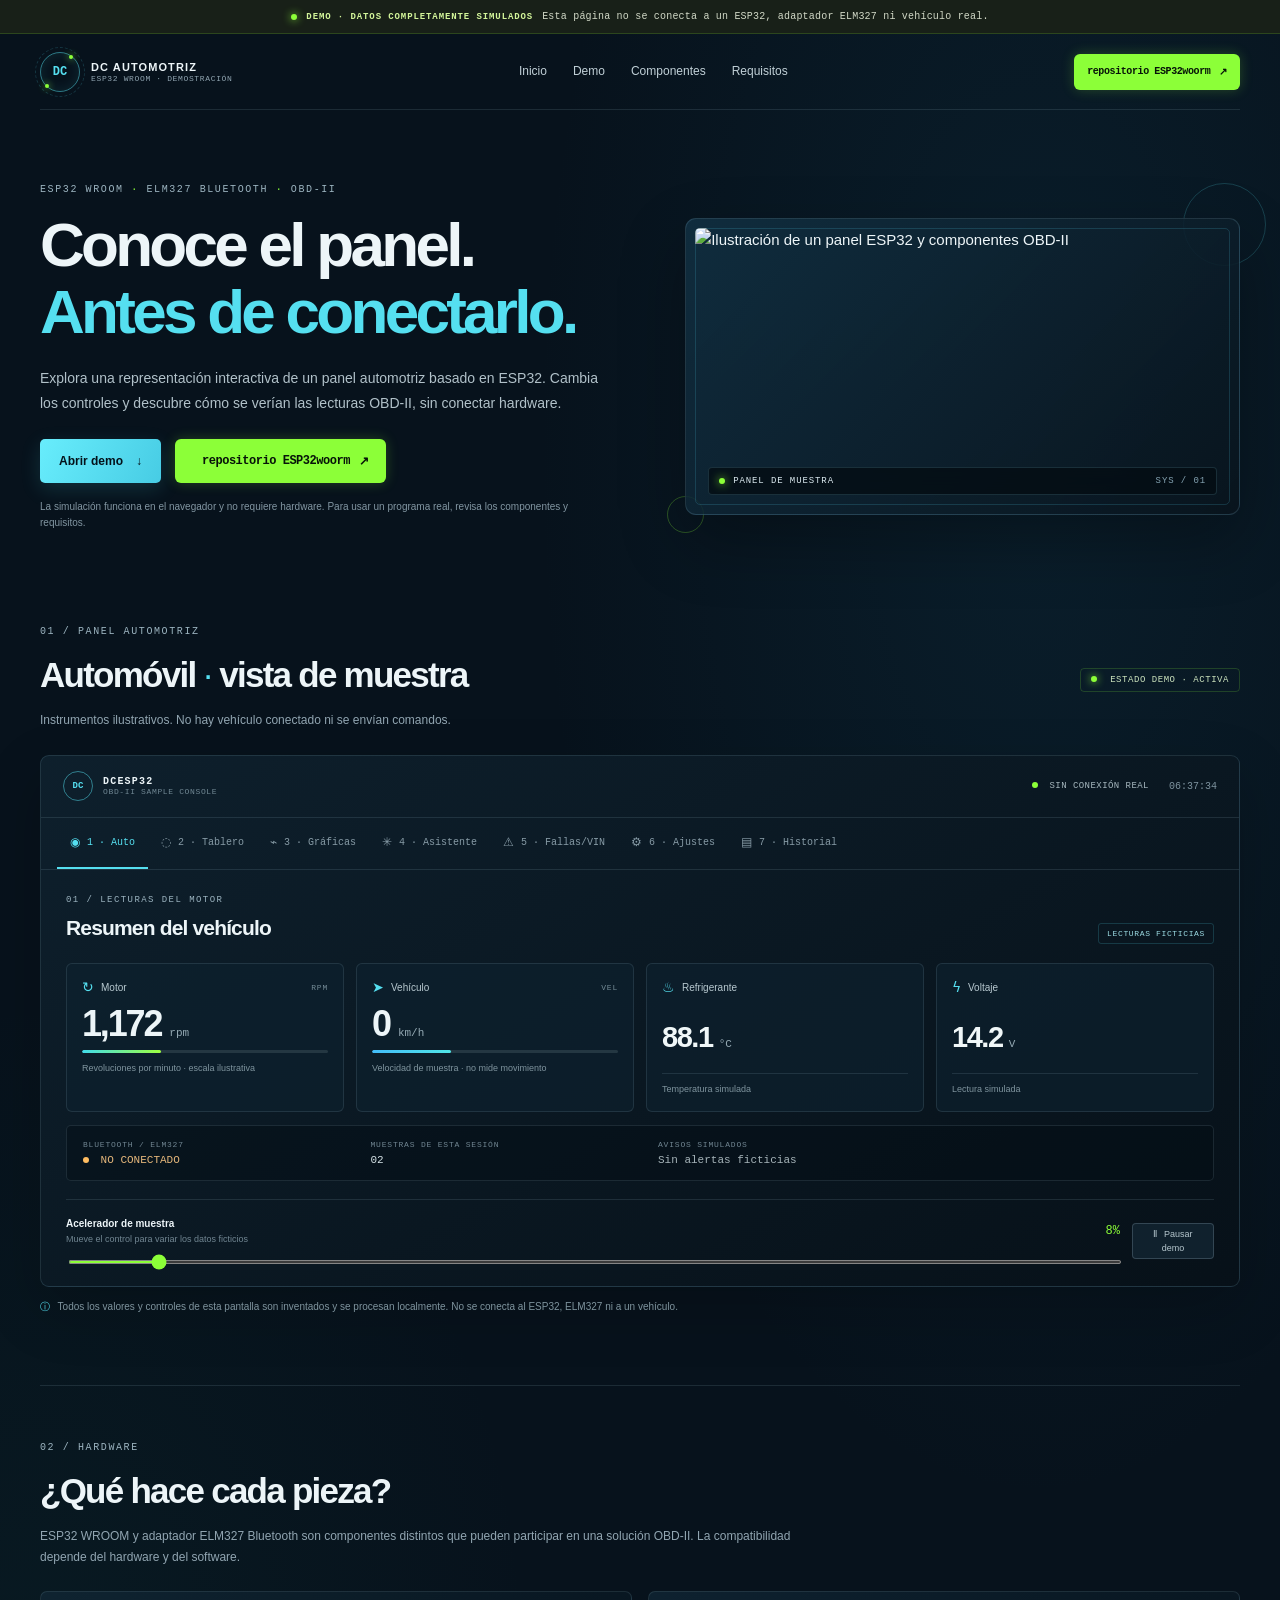
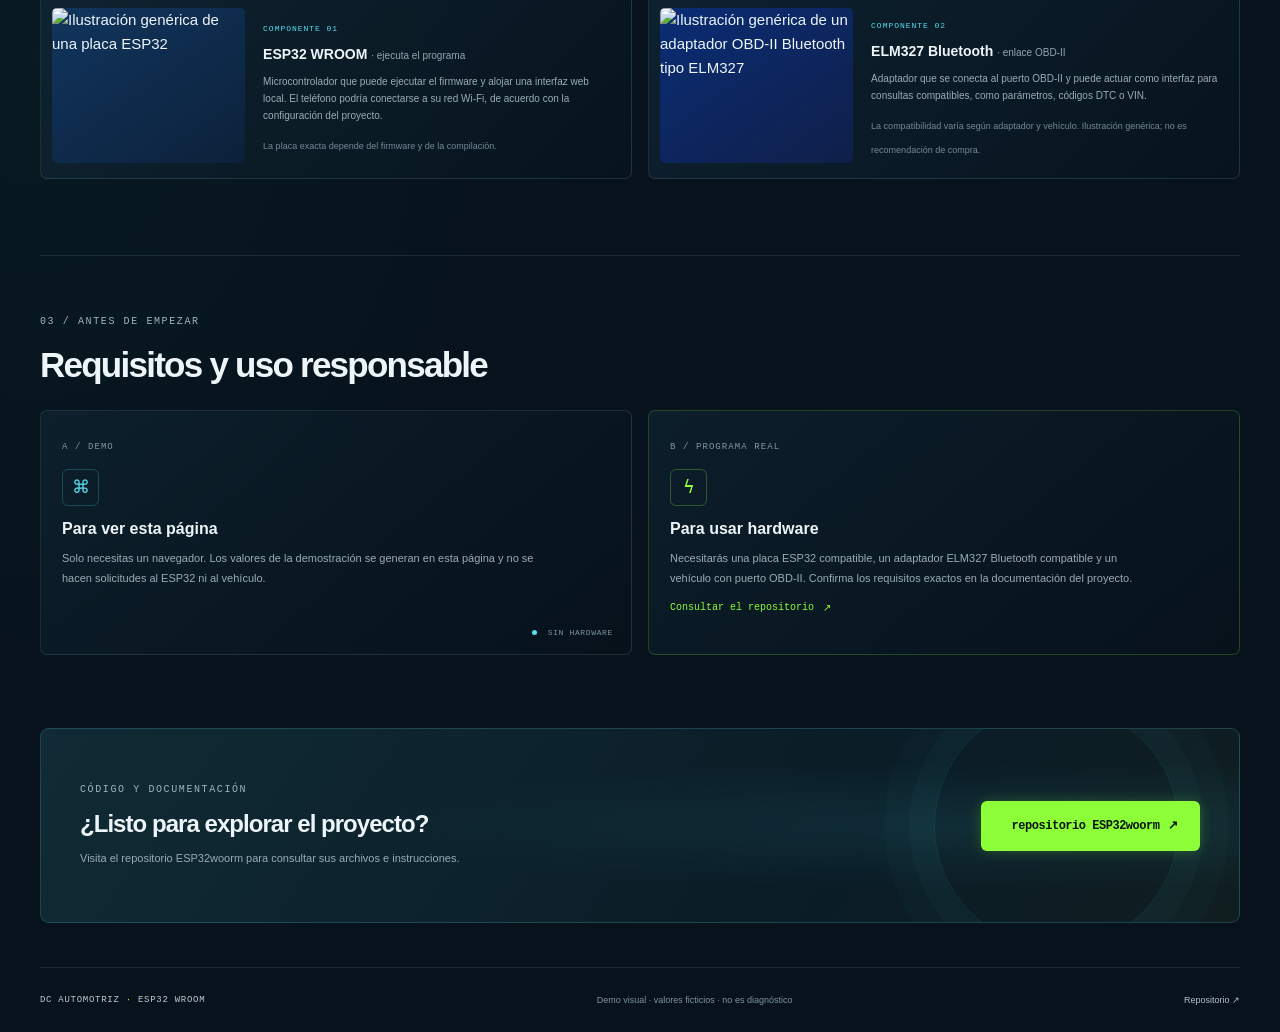
==== commit 340bcaf0: "Harden ESPWROOM demo pages" ====
--- a/index-listo-para-subir.html
+++ b/index-listo-para-subir.html
@@ -4,6 +4,8 @@
     <meta charset="utf-8" />
     <meta name="viewport" content="width=device-width, initial-scale=1" />
     <meta name="theme-color" content="#07121c" />
+    <meta name="referrer" content="no-referrer" />
+    <meta http-equiv="Content-Security-Policy" content="default-src 'none'; base-uri 'none'; object-src 'none'; form-action 'none'; frame-src 'none'; connect-src 'none'; img-src 'self' https://dcg0.github.io; font-src 'self' https://fonts.gstatic.com; style-src 'self' 'unsafe-inline' https://fonts.googleapis.com; script-src 'sha256-S2f5DqnRsNdm++g+KPbydQKX5Hf0s98PPYvUFuvO+us='; script-src-attr 'none'; upgrade-insecure-requests" />
     <meta
       name="description"
       content="Conoce el proyecto ESP32 WROOM y explora una demostración OBD-II con datos completamente simulados."
@@ -14,7 +16,6 @@
       type="image/webp"
       href="https://dcg0.github.io/El-laboratorio/dcesp32-logo.webp"
     />
-    <link rel="preconnect" href="https://dcg0.github.io" crossorigin />
     <style>
 @import url("https://fonts.googleapis.com/css2?family=DM+Mono:wght@400;500&family=Manrope:wght@400;500;600;700;800&display=swap");
 :root {
@@ -2204,9 +2205,10 @@
   pauseButton.addEventListener("click", () => {
     paused = !paused;
     pauseButton.setAttribute("aria-pressed", String(paused));
-    pauseButton.innerHTML = paused
-      ? "▶ <span>Reanudar demo</span>"
-      : "Ⅱ <span>Pausar demo</span>";
+    pauseButton.firstChild.textContent = paused ? "▶ " : "Ⅱ ";
+    pauseButton.querySelector("span").textContent = paused
+      ? "Reanudar demo"
+      : "Pausar demo";
     throttle.disabled = paused;
     throttle.setAttribute("aria-disabled", String(paused));
   });
